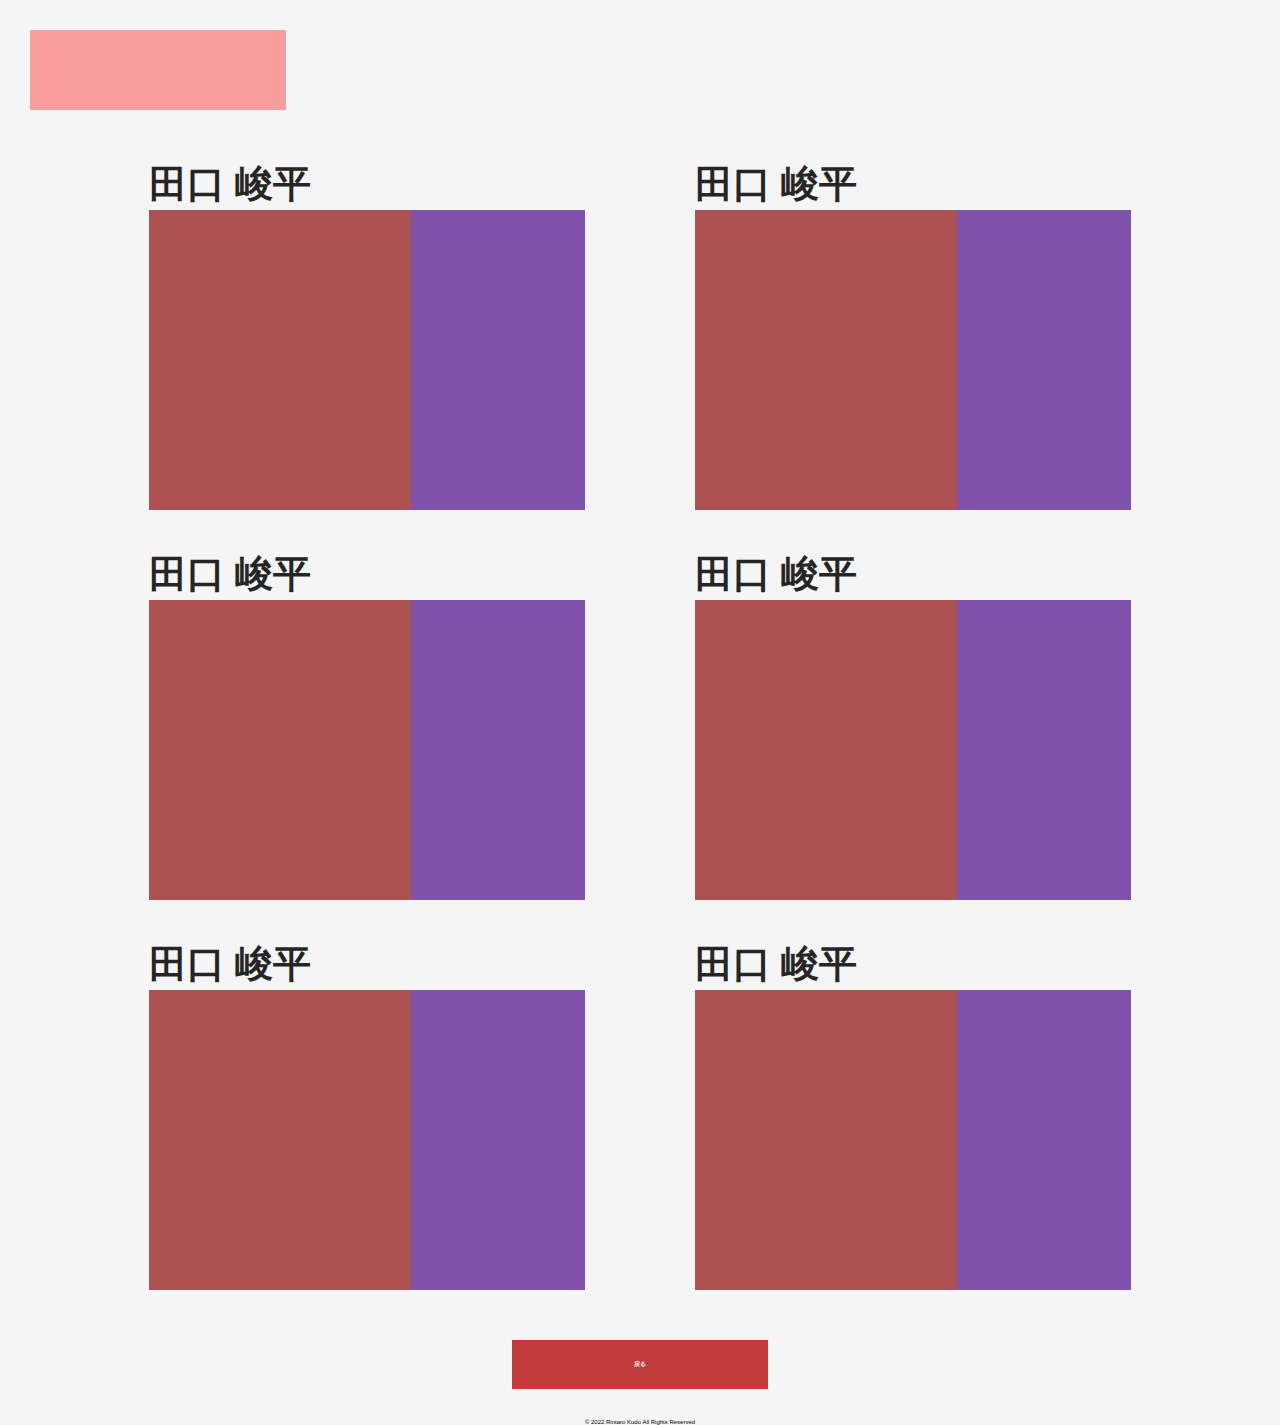
==== teams.html @ 6340ca68 "initial commit" ====
<!DOCTYPE html>
<html lang="ja">
  <head>
    <meta charset="UTF-8">
    <meta http-equiv="X-UA-Compatible" content="IE=edge">
    <meta name="viewport" content="width=device-width, initial-scale=1.0">
    <link rel="stylesheet" href="style-for-teams.css">
    <title>チーム</title>
  </head>
  <body>

    <div class="logo"></div>

    <section id="team">
      <a href="#">
        <h2>田口 峻平</h2>
        <div class="individual-wrapper">
          <div class="photo"></div>
          <div class="capture"></div>
        </div>
      </a>
      <a href="#">
        <h2>田口 峻平</h2>
        <div class="individual-wrapper">
          <div class="photo"></div>
          <div class="capture"></div>
        </div>
      </a>
      <a href="#">
        <h2>田口 峻平</h2>
        <div class="individual-wrapper">
          <div class="photo"></div>
          <div class="capture"></div>
        </div>
      </a>
      <a href="#">
        <h2>田口 峻平</h2>
        <div class="individual-wrapper">
          <div class="photo"></div>
          <div class="capture"></div>
        </div>
      </a>
      <a href="#">
        <h2>田口 峻平</h2>
        <div class="individual-wrapper">
          <div class="photo"></div>
          <div class="capture"></div>
        </div>
      </a>
      <a href="#">
        <h2>田口 峻平</h2>
        <div class="individual-wrapper">
          <div class="photo"></div>
          <div class="capture"></div>
        </div>
      </a>



    </section>




    <div class="back-button"> <a class="back" href="index.html">戻る</a></div>




    <footer>
      <p>&copy; 2022 Rintaro Kudo All Rights Reserved</p>
    </footer>
  </body>
</html>
---- style-for-teams.css ----
/* #3567bf */

* {
  padding: 0;
  margin: 0;
  box-sizing: border-box;
  font-family: 'YuGothic', 'Yu Gothic', '游ゴシック', 'ヒラギノ角ゴ Pro W3', 'Hiragino Kaku Gothic Pro', 'メイリオ', 'Meiryo', 'ＭＳ Ｐゴシック', 'MS PGothic', sans-serif;
  font-size: 62.5%;
  overscroll-behavior: none;
}

html{
    background-color: #f5f5f5;
}

/* #logo{
  width:100vw;
  background-color: rgb(44, 35, 35);
  overflow: hidden;
} */

.logo{
  width:20%;
  min-width: 200px;
  height:80px;
  /* position:absolute;
  top:30px;
  left:30px; */
  margin-left: 30px;
  margin-top: 30px;
  background-color: rgb(250, 157, 157);
}

#team{
  margin: 0 auto;
  width:90vw;
  overflow: hidden;
  padding:30px;
  display: flex;
  justify-content: space-around;
  align-items: center;
  flex-wrap: wrap;
}

#team a{
  text-decoration: none;
  display: block;
  width:40%;
  margin: 20px 0;
  color:#252525;
  font-size: 6rem;
}

.individual-wrapper{
  width:100%;
  height:300px;
  background-color: rgb(194, 243, 131);
  display: flex;
}

.photo,.capture{
  height:100%;
}

.photo{
  width:60%;
  background-color: rgb(172, 82, 82);
}

.capture{
  width:40%;
  background-color: rgb(127, 82, 172);
}


footer{
  margin-top:30px;
  text-align: center;
}



.back-button{
  display: block;
  width:20%;
  background-color: rgb(193, 61, 61);
  text-align: center;
  margin: 0 auto;
}

.back{
  display: inline-block;
  width:100%;
  text-decoration: none;
  font-weight: 900;
  color:#fff;
  padding:20px;
}
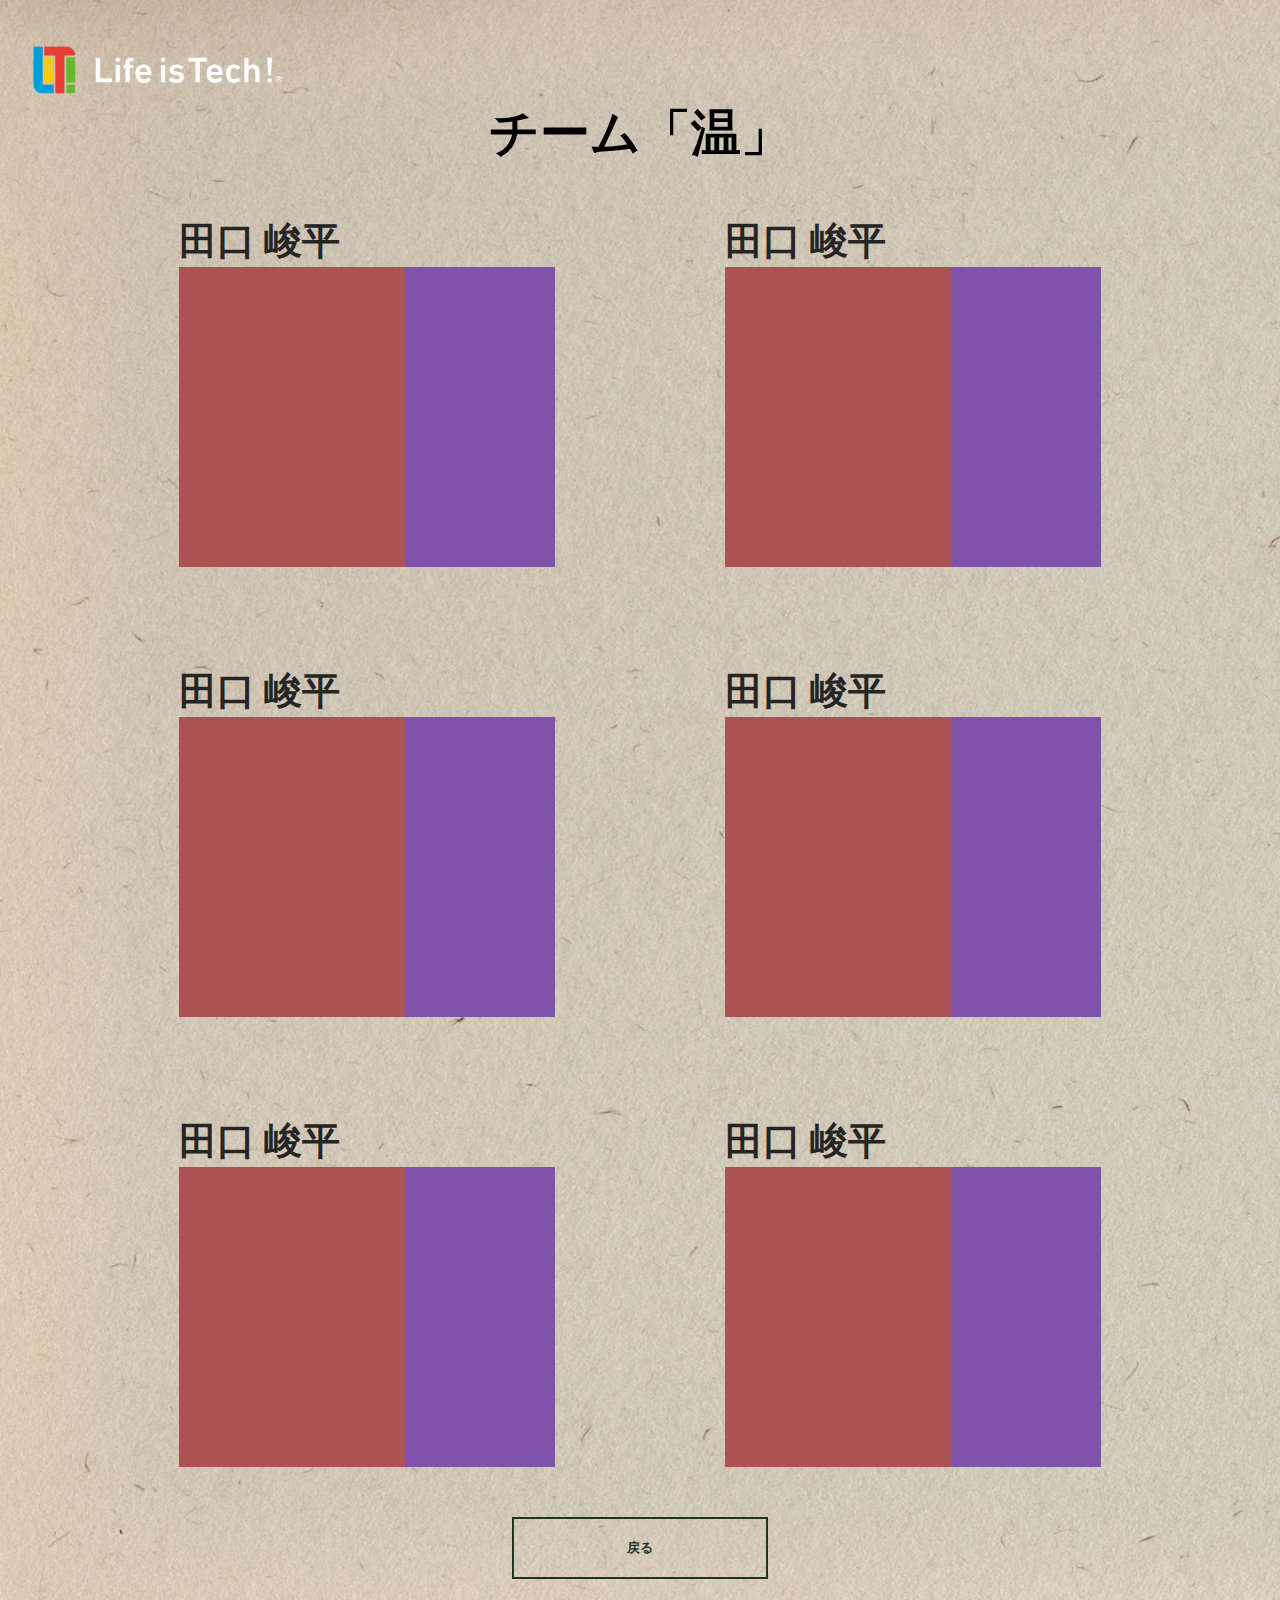
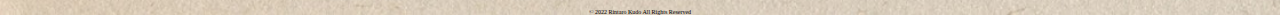
==== commit 02de0191: "色々変えました" ====
--- a/teams.html
+++ b/teams.html
@@ -10,7 +10,7 @@
   <body>
 
     <div class="logo"></div>
-
+    <h1 class="team-name">チーム「温」</h1>
     <section id="team">
       <a href="#">
         <h2>田口 峻平</h2>
--- a/style-for-teams.css
+++ b/style-for-teams.css
@@ -4,13 +4,44 @@
   padding: 0;
   margin: 0;
   box-sizing: border-box;
-  font-family: 'YuGothic', 'Yu Gothic', '游ゴシック', 'ヒラギノ角ゴ Pro W3', 'Hiragino Kaku Gothic Pro', 'メイリオ', 'Meiryo', 'ＭＳ Ｐゴシック', 'MS PGothic', sans-serif;
+  font-family: 'shippori', serif, 'YuGothic', 'Yu Gothic', '游ゴシック', 'ヒラギノ角ゴ Pro W3', 'Hiragino Kaku Gothic Pro', 'メイリオ', 'Meiryo', 'ＭＳ Ｐゴシック', 'MS PGothic', sans-serif;
   font-size: 62.5%;
   overscroll-behavior: none;
 }
 
-html{
-    background-color: #f5f5f5;
+html {
+  background-color: #f5f5f5;
+  background-image: url(img/teams-back.jpg);
+  background-size: cover;
+}
+
+body {
+  animation: fadeIn .4s ease-in 0s 1 normal;
+}
+
+@keyframes fadeIn {
+  0% {
+    opacity: 0
+  }
+
+  100% {
+    opacity: 1
+  }
+}
+
+@font-face {
+  font-family: 'tappitsuB';
+  src: url('fonts/tappitsuB.ttf');
+}
+
+@font-face {
+  font-family: 'aoyagi';
+  src: url('fonts/aoyagireisyosimo_otf_2_01.otf');
+}
+
+@font-face {
+  font-family: 'shippori';
+  src: url('fonts/shippori.ttf');
 }
 
 /* #logo{
@@ -19,80 +50,114 @@
   overflow: hidden;
 } */
 
-.logo{
-  width:20%;
+.logo {
+  width: 20%;
   min-width: 200px;
-  height:80px;
-  /* position:absolute;
+  height: 80px;
+   /* position:absolute; */
   top:30px;
-  left:30px; */
-  margin-left: 30px;
-  margin-top: 30px;
-  background-color: rgb(250, 157, 157);
+  left:30px;
+  /* margin-left: 30px; */
+  /* margin-top: 30px; */
+  /* background-color: rgb(250, 157, 157); */
+  background-image: url(img/logo.png);
+  background-size: contain;
+  background-repeat: no-repeat;
+  background-position: center;
+  position:fixed;
 }
 
-#team{
-  margin: 0 auto;
-  width:90vw;
+#team {
+  margin: 0px auto;
+  width: 90vw;
   overflow: hidden;
-  padding:30px;
+  padding: 0 30px;
   display: flex;
   justify-content: space-around;
   align-items: center;
   flex-wrap: wrap;
+
 }
 
-#team a{
+.team-name{
+  font-size: 5rem;
+  font-weight: 600;
+  text-align: center;
+  margin-top:100px;
+}
+
+#team a {
   text-decoration: none;
   display: block;
-  width:40%;
+  width: 40%;
   margin: 20px 0;
-  color:#252525;
+  color: #252525;
   font-size: 6rem;
+  padding: 30px;
 }
 
-.individual-wrapper{
-  width:100%;
-  height:300px;
+#team a:hover {
+  transform: translateY(-5px);
+  transition: 0.3s;
+}
+
+.individual-wrapper {
+  width: 100%;
+  height: 300px;
   background-color: rgb(194, 243, 131);
   display: flex;
 }
 
-.photo,.capture{
-  height:100%;
+.photo,
+.capture {
+  height: 100%;
 }
 
-.photo{
-  width:60%;
+.photo {
+  width: 60%;
   background-color: rgb(172, 82, 82);
 }
 
-.capture{
-  width:40%;
+.capture {
+  width: 40%;
   background-color: rgb(127, 82, 172);
 }
 
 
-footer{
-  margin-top:30px;
+footer {
+  margin-top: 30px;
   text-align: center;
 }
 
 
 
-.back-button{
+.back-button {
   display: block;
-  width:20%;
-  background-color: rgb(193, 61, 61);
+  width: 20%;
+  /* background-color: rgb(193, 61, 61); */
+  border:#1e361f 2px solid;
   text-align: center;
   margin: 0 auto;
 }
 
-.back{
+.back-button:hover{
+  /* transform: translateY(-5px); */
+  transition: 0.3s;
+  background-color: #1e361f;
+}
+
+.back {
   display: inline-block;
-  width:100%;
+  width: 100%;
   text-decoration: none;
   font-weight: 900;
+  /* color: #fff; */
+  padding: 20px;
+  color:#1e361f;
+  text-decoration: none;
+  font-size: 1.3rem;
+}
+
+.back:hover{
   color:#fff;
-  padding:20px;
-}
+}